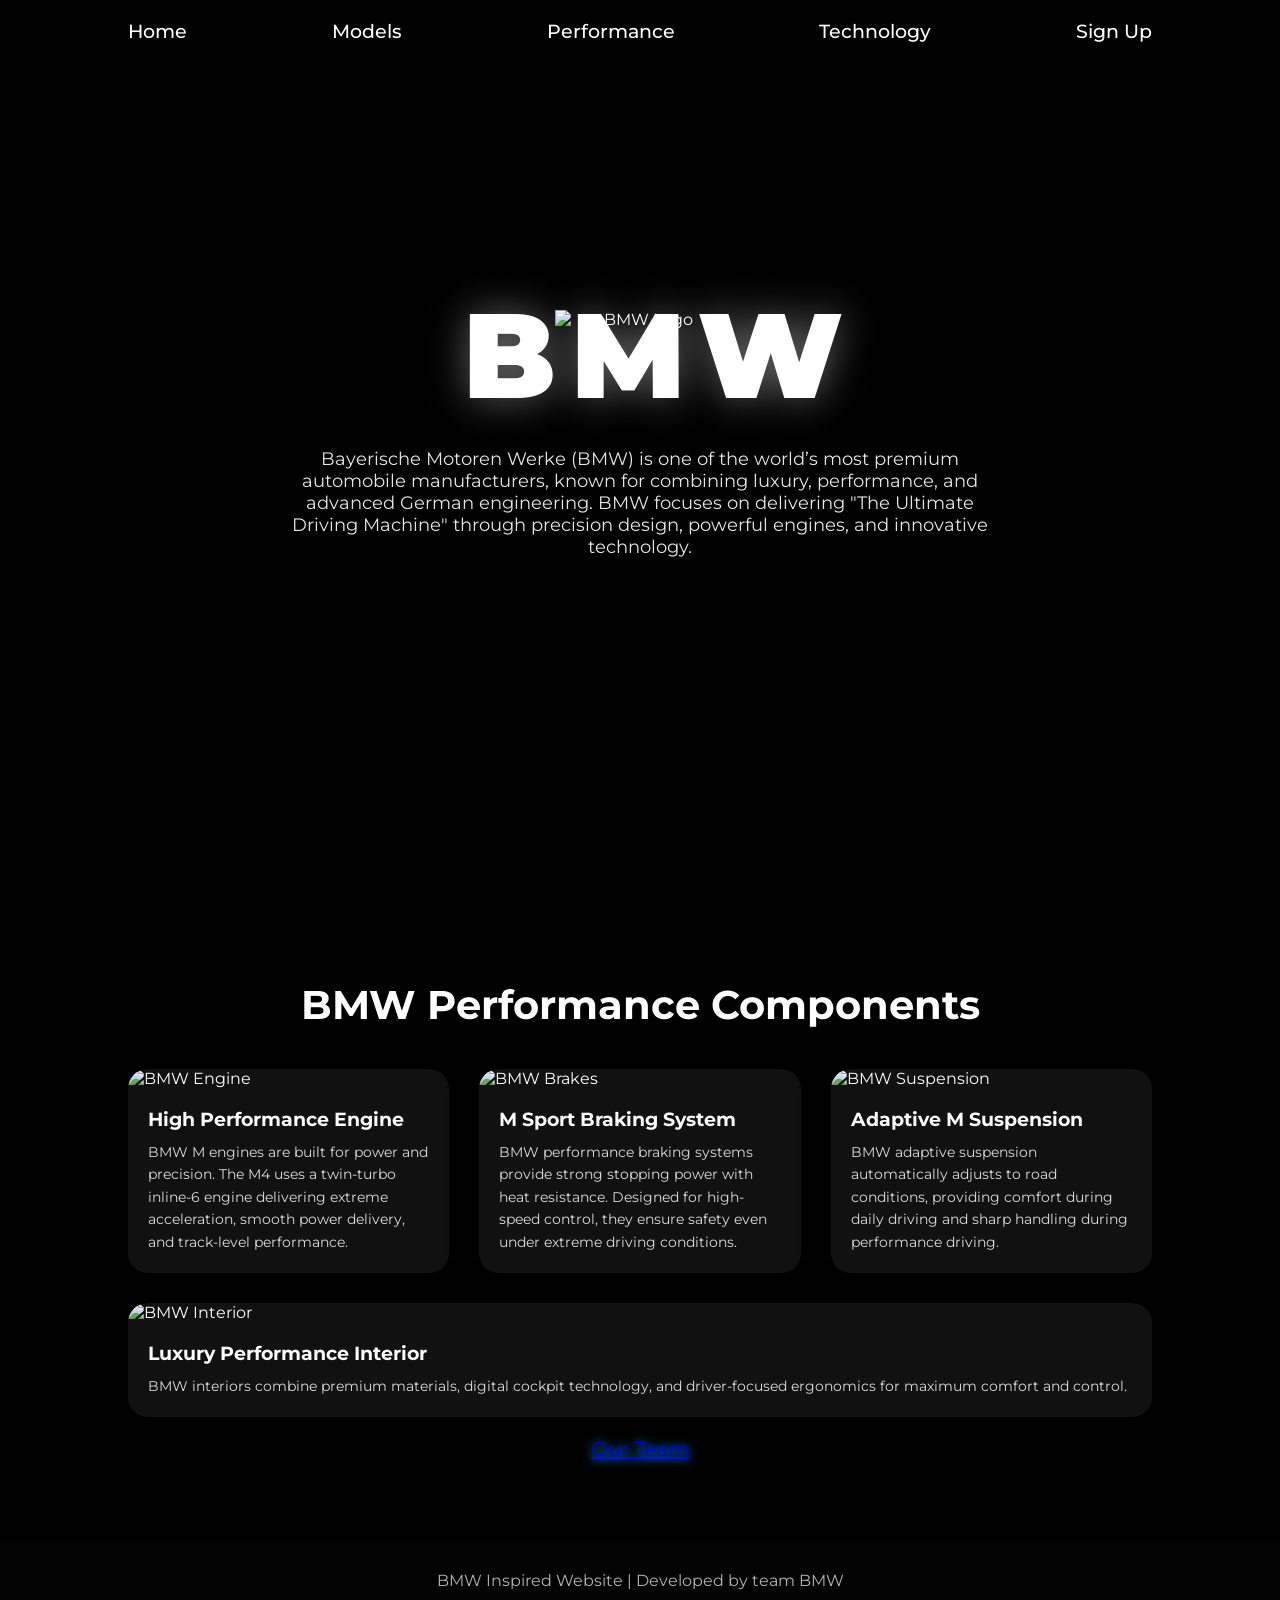
==== index.html @ 36b6ac47 "Add files via upload" ====
<!doctype html>
<html lang="en">
  <head>
    <meta charset="UTF-8" />
    <meta name="viewport" content="width=device-width, initial-scale=1.0" />
    <title>BMW M4 Experience</title>
    <link
      href="https://fonts.googleapis.com/css2?family=Montserrat:wght@300;400;700;900&display=swap"
      rel="stylesheet"
     href="https://fonts.googleapis.com/css2?family=Poppins:wght@400;600&display=swap" rel="stylesheet">
    <link rel="stylesheet" href="style.css" />
  </head>
  <body> 
    <nav>
      <ul>
        <li><a href="index.html">Home</a></li>
        <li><a href="model.html">Models</a></li>
        <li><a href="#performance">Performance</a></li>
        <li><a href="technology.html">Technology</a></li>
        <li><a href="registration.html">Sign Up</a></li>
      </ul>
    </nav>
</div>
  
    <section class="hero" id="hero">
      <div class="hero-content">
        <img class="logo" src="src/BMW.svg.png" alt="BMW Logo" />
        <h1>BMW</h1>
        <p>
          Bayerische Motoren Werke (BMW) is one of the world’s most premium
          automobile manufacturers, known for combining luxury, performance, and
          advanced German engineering. BMW focuses on delivering "The Ultimate
          Driving Machine" through precision design, powerful engines, and
          innovative technology.
        </p>
      </div>
    </section>
    <section class="section" id="performance">
      <h2>BMW Performance Components</h2>

      <div class="parts-grid">
        <div class="card" style="grid-area: grid1">
          <img src="./src/wmremove-transformed.png" alt="BMW Engine" />
          <div class="card-content">
            <h3>High Performance Engine</h3>
            <p>
              BMW M engines are built for power and precision. The M4 uses a
              twin-turbo inline-6 engine delivering extreme acceleration, smooth
              power delivery, and track-level performance.
            </p>
          </div>
        </div>

        <div class="card" style="grid-area: grid2">
          <img src="./src/BMW_brakes.jpg" alt="BMW Brakes" />
          <div class="card-content">
            <h3>M Sport Braking System</h3>
            <p>
              BMW performance braking systems provide strong stopping power with
              heat resistance. Designed for high-speed control, they ensure
              safety even under extreme driving conditions.
            </p>
          </div>
        </div>

        <div class="card" style="grid-area: grid3">
          <img src="./src/suspension.png" alt="BMW Suspension" />
          <div class="card-content">
            <h3>Adaptive M Suspension</h3>
            <p>
              BMW adaptive suspension automatically adjusts to road conditions,
              providing comfort during daily driving and sharp handling during
              performance driving.
            </p>
          </div>
        </div>

        <div class="card" style="grid-area: grid4">
          <img
            src="src/BMwinterior.webp"
            alt="BMW Interior"
          />
          <div class="card-content">
            <h3>Luxury Performance Interior</h3>
            <p>
              BMW interiors combine premium materials, digital cockpit
              technology, and driver-focused ergonomics for maximum comfort and
              control.
            </p>
          </div>
        </div>
      </div>
      <div class="bhanja">
       <a href="http://127.0.0.1:5500/BMW-main/team.html" title="our team's introduction" >
      Our Team
    </a>
    </div>

    </section>
   
    <footer>BMW Inspired Website | Developed by team BMW</footer>
    <script src="script.js"></script>
  </body>
</html>
---- style.css ----
* {
  margin: 0;
  padding: 0;
  box-sizing: border-box;
  font-family: "Montserrat", sans-serif;
}

body {
  color: white;
  background: black;
}
.hero {
  position: relative;
  height: 100vh;
  display: flex;
  justify-content: center;
  align-items: center;
  text-align: center;
  overflow: hidden;
}
nav{
  position: fixed;
  top: 0;
  left: 0;
  width: 100%;
  padding: 20px 10%;
  display: flex;
  justify-content: space-between;
  align-items: center;
  z-index: 1000;
  background: rgba(0, 0, 0, 0.5);
  backdrop-filter: blur(10px);
}
nav ul {
  width: 100%;
  display: flex;
  gap: 30px;
  justify-content: space-between;
}
nav ul li {
  list-style: none;
}
nav ul li a {
  color: white;
  text-decoration: none;
  font-weight: 500;
 font-size: 19px;
 display: inline-block;
  transition: color 0.3s ease, transform 0.3s ease;
}
nav ul li a:hover {
  color: #ff4081;
  transform: scale(1.1);
}


.hero::before {
  content: "";
  position: absolute;
  top: 0;
  left: 0;
  width: 100%;
  height: 100%;
  background: url("https://images.unsplash.com/photo-1617531653332-bd46c24f2068?q=80&w=2070&auto=format&fit=crop")
    center/cover no-repeat;
  filter: blur(6px) brightness(0.6);
  transform: scale(1.1);
}

.hero-content {
  position: relative;
  z-index: 2;
}

.hero-content h1{
  margin-left: 40px;
}

.logo {
  z-index: 99;
  width: 170px;
  margin: auto;
  display: block;
  position: relative;
  top: -13px;
  pointer-events: none;
}


.hero h1 {
  font-size: 120px;
  font-weight: 900;
  letter-spacing: 15px;
  margin-top: -60px;
  text-shadow: 0 0 40px rgba(255, 255, 255, 0.4);
}

.hero p {
  max-width: 700px;
  margin: 20px auto;
  font-size: 18px;
  opacity: 0.9;
}

.section {
  padding: 80px 10%;
  animation: fadein linear;
}

.section h2 {
  font-size: 40px;
  margin-bottom: 40px;
  text-align: center;
  animation: textfadein linear;
  animation-timeline: view();
  animation-range: entry 0% cover 25%;
}

@keyframes textfadein {
  from {
    opacity: 0;
    scale: 0.5;
  }
  to {
    opacity: 1;
    scale: 1;
  }
}

.parts-grid {
  display: grid;
  grid-template-columns: repeat(3, 1fr);
  grid-template-rows: auto auto;
  gap: 30px;
  grid-template-areas:
    "grid1 grid2 grid3"
    "grid4 grid4 grid4"
    ;
}


.card {
  background: #111;
  border-radius: 20px;
  overflow: hidden;
  box-shadow: 0 10px 30px rgba(0, 0, 0, 0.6);
  transition: 0.3s;
  animation: fadein linear;
  animation-timeline: view();
  animation-range: entry 0% cover 40%;
}
@keyframes fadein {
  from {
    opacity: 0;
    scale: 0.5;
  }
  to {
    opacity: 1;
    scale: 1;
  }
}

.card:hover {
  transform: translateY(-10px) scale(1.02);
}

.card img {
  width: 100%;
  height: 220px;
  object-fit: cover;
}

.card-content {
  padding: 20px;
}

.card-content h3 {
  margin-bottom: 10px;
}

.card-content p {
  opacity: 0.85;
  font-size: 14px;
  line-height: 1.6;
}

.bhanja{
  margin-top: 20px;
  filter: brightness(1);
  color: red;
  text-shadow: 0 0 10px #00aaff;
  text-align: center;
  font-size: 20px;
}

footer {
  text-align: center;
  padding: 30px;
  background: #050505;
  opacity: 0.7;
}
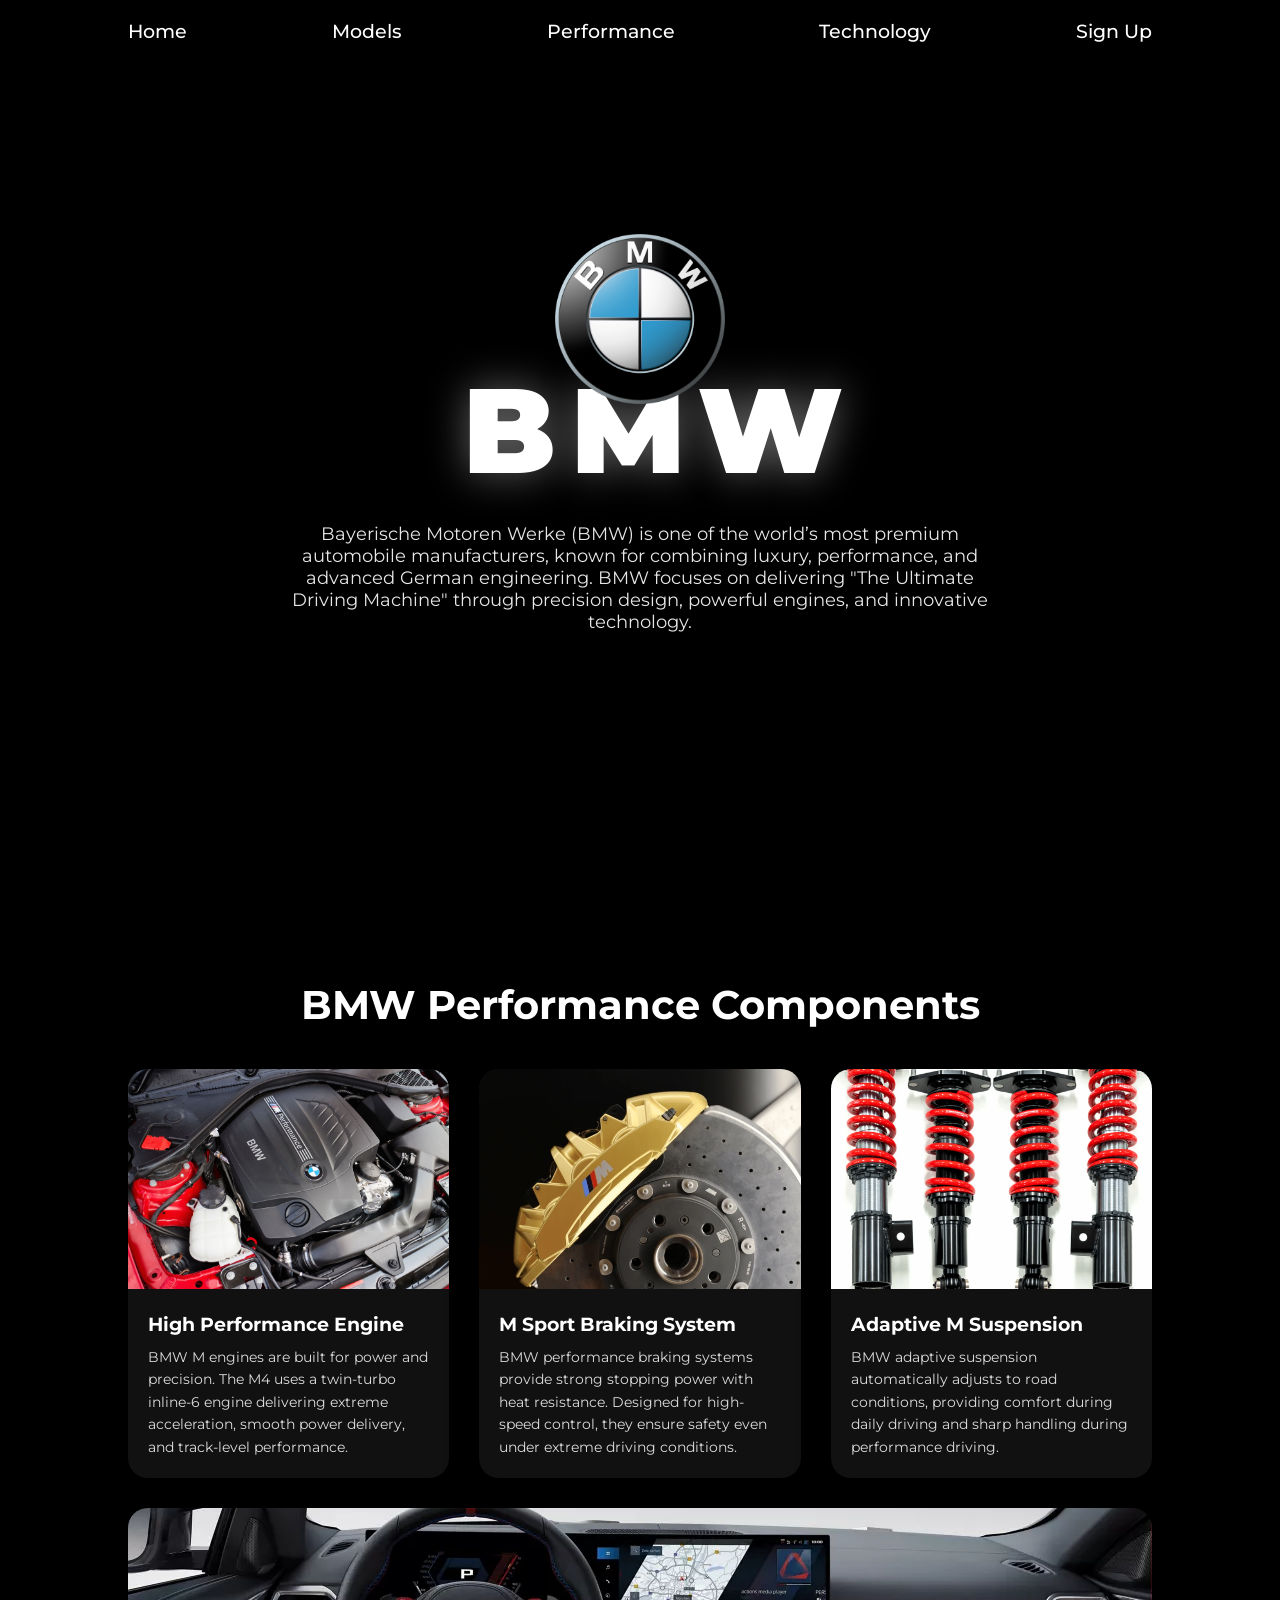
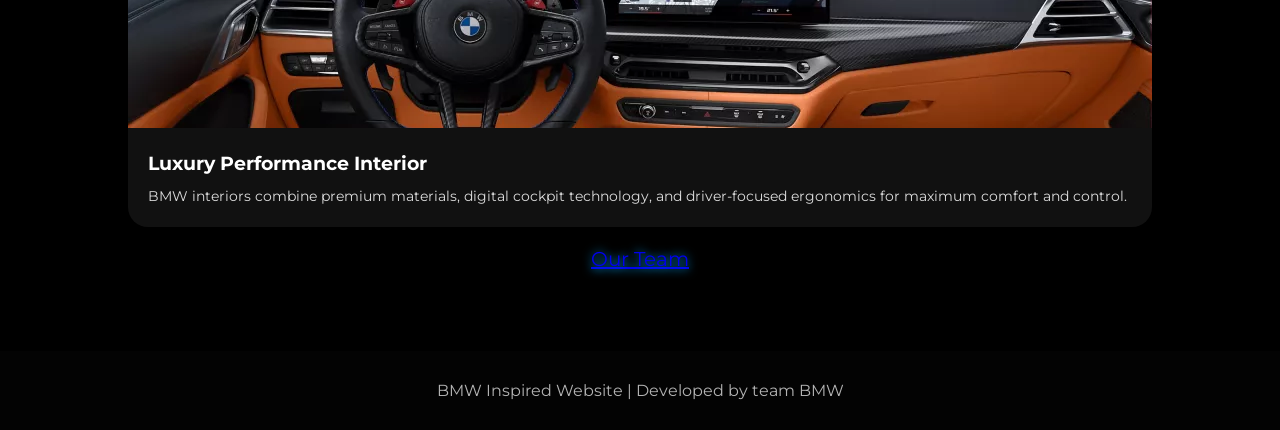
==== commit cdcc2a3f: "Update index.html" ====
--- a/index.html
+++ b/index.html
@@ -9,6 +9,7 @@
       rel="stylesheet"
      href="https://fonts.googleapis.com/css2?family=Poppins:wght@400;600&display=swap" rel="stylesheet">
     <link rel="stylesheet" href="style.css" />
+    <link rel="icon" type="image/png" href="src/logo-web__1_-removebg-preview.png">
   </head>
   <body> 
     <nav>
